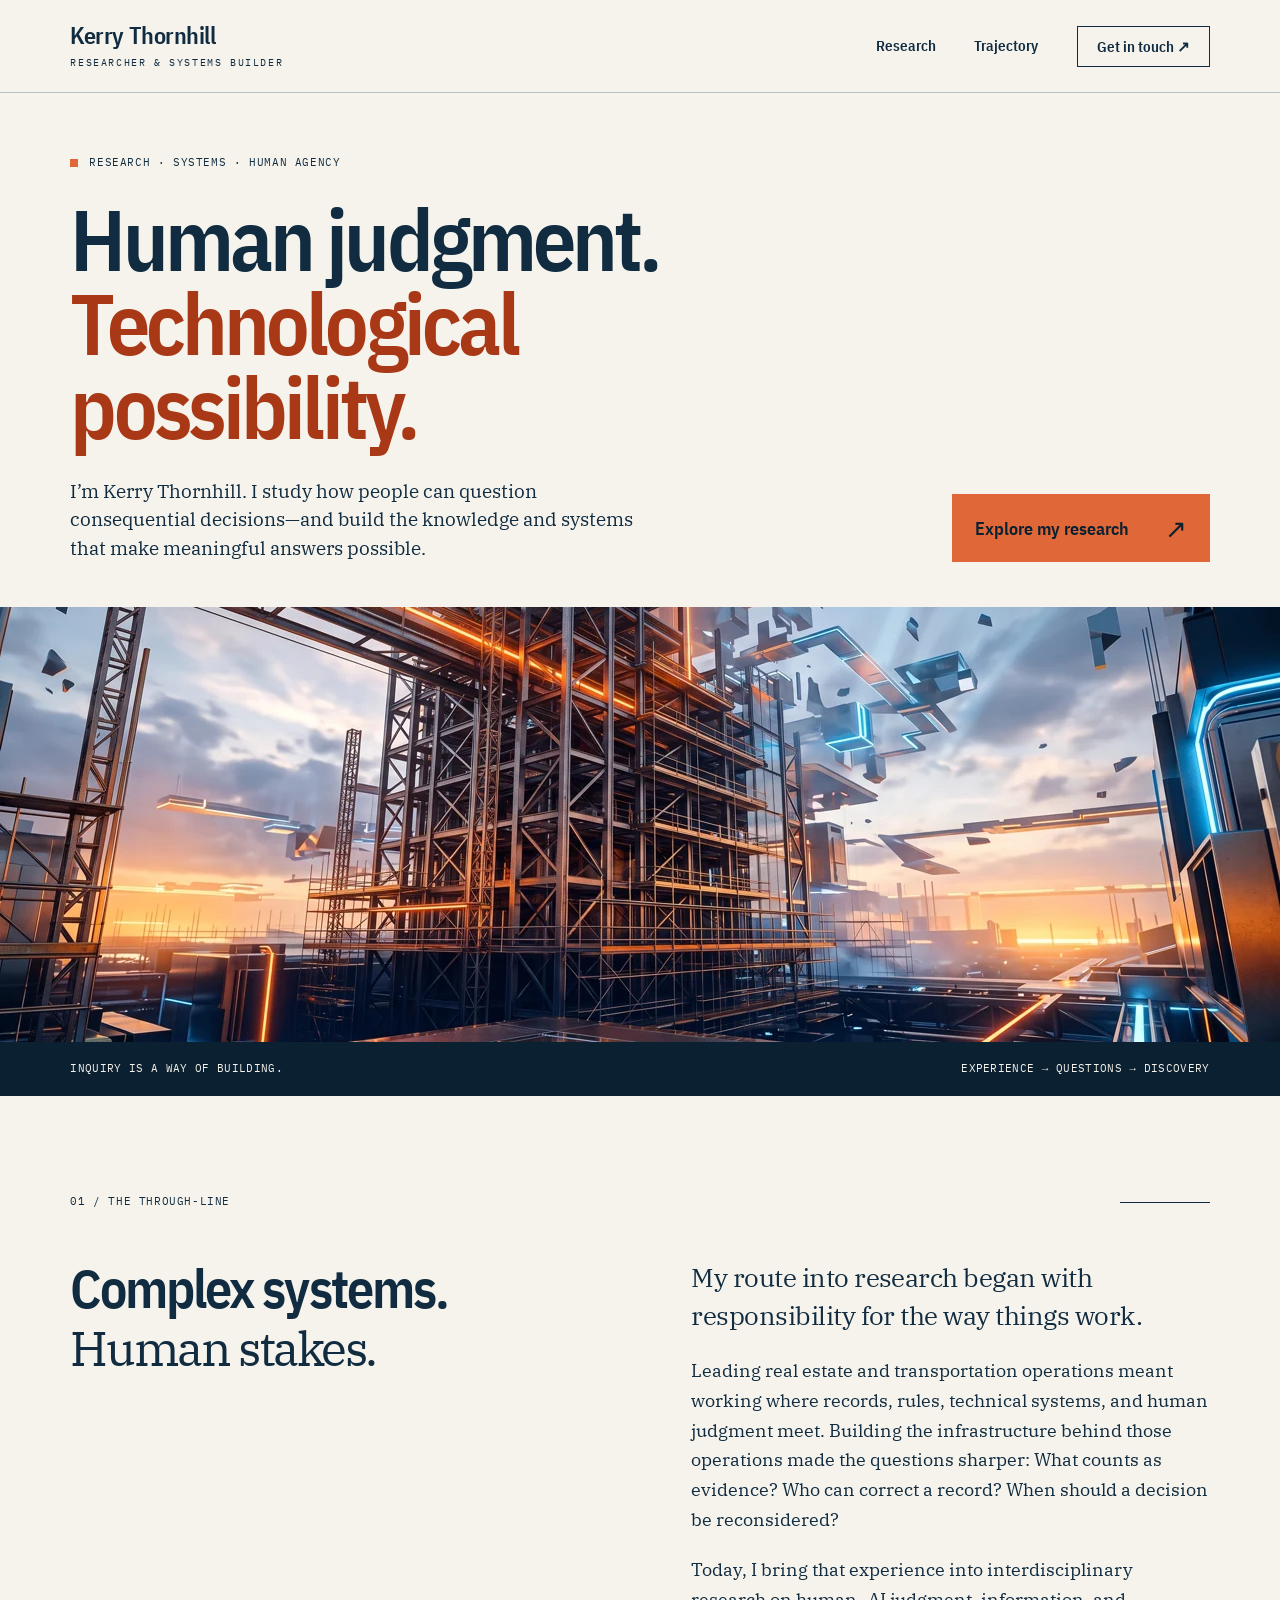
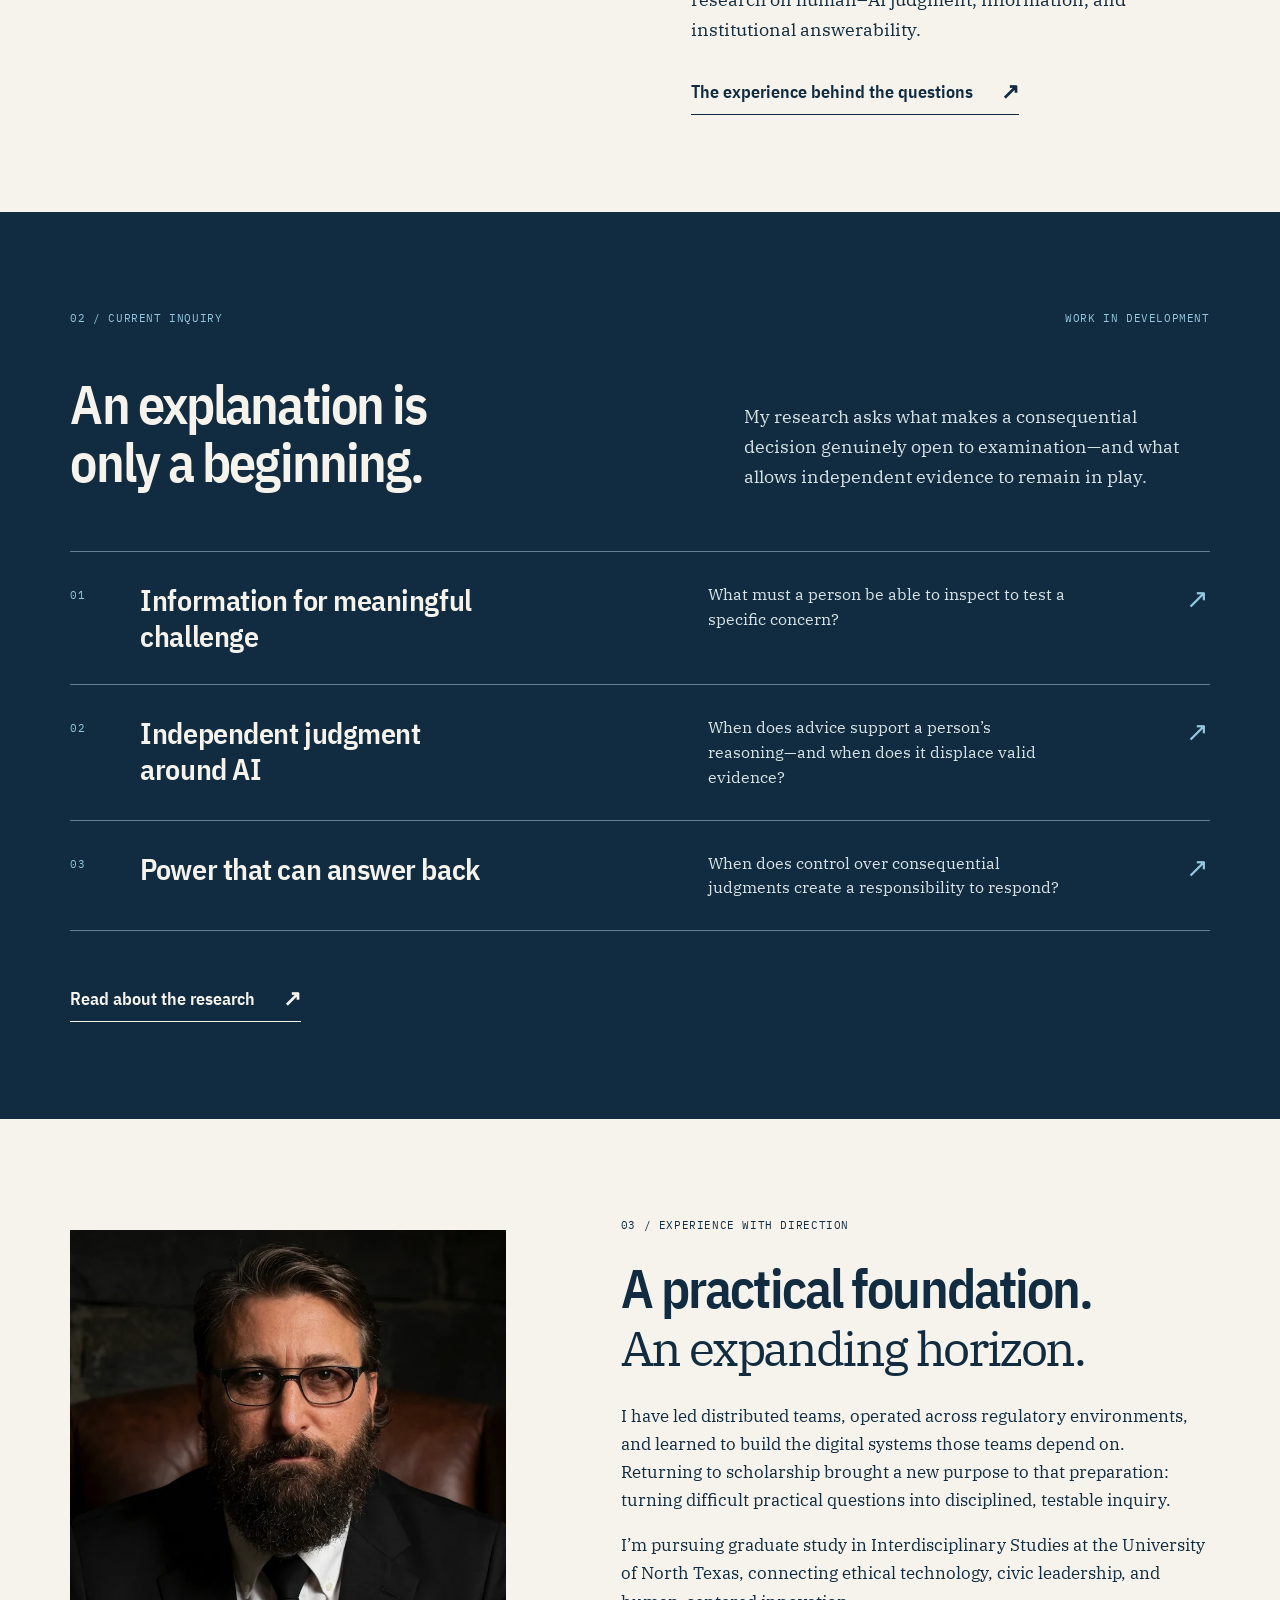
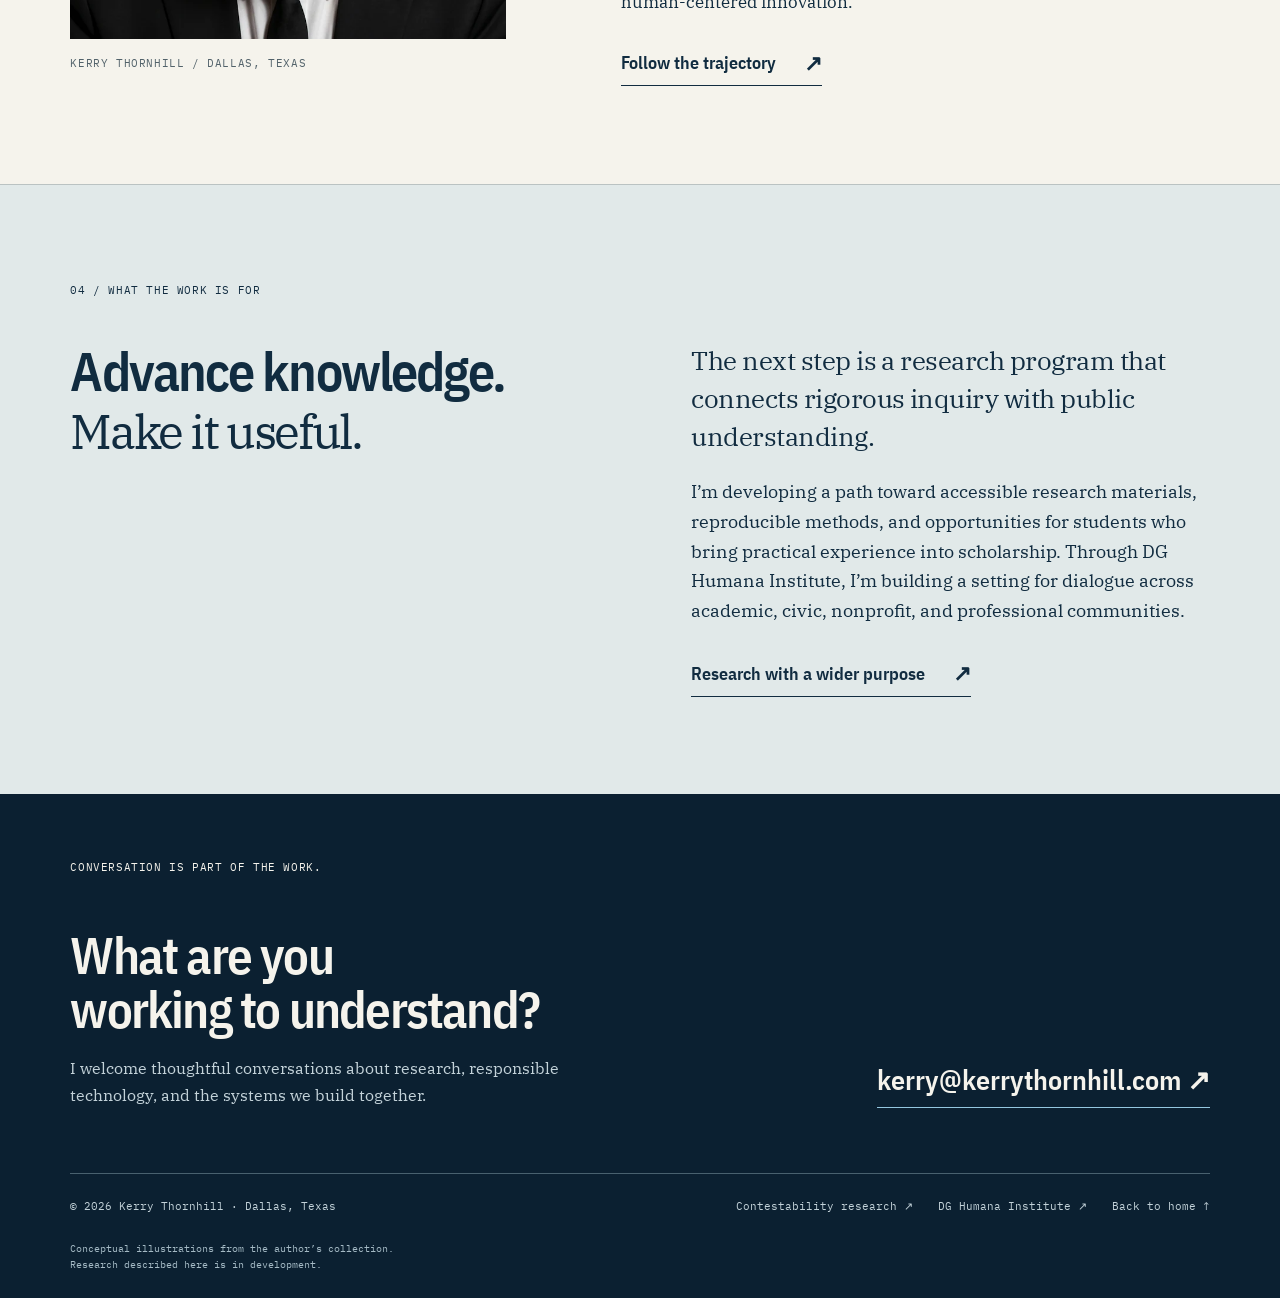
==== preview/index.html @ ee6ba372 "Build complete editorial website draft with responsive assets and WordPress theme" ====
<!doctype html><html lang="en"><head><meta charset="utf-8"><meta name="viewport" content="width=device-width, initial-scale=1"><meta name="robots" content="noindex,nofollow"><title>Kerry Thornhill — Human judgment. Technological possibility.</title><meta name="description" content="Kerry Thornhill connects practical systems experience with interdisciplinary research on human–AI judgment, contestability, and human agency."><link rel="icon" href="../theme/assets/favicon.svg"><link rel="stylesheet" href="../theme/assets/site.css"></head><body class="personal-site"><a class="skip-link" href="#main">Skip to content</a>
<header class="site-header"><div class="header-inner wrap"><a class="wordmark" href="index.html" aria-label="Kerry Thornhill, home">Kerry Thornhill<small>Researcher & systems builder</small></a><nav class="site-nav" aria-label="Main navigation"><a href="research.html" data-route="research">Research</a><a href="trajectory.html" data-route="trajectory">Trajectory</a><a class="contact-link" href="#contact">Get in touch <span aria-hidden="true">↗</span></a></nav></div></header>
<main id="main">
  <section class="hero" aria-labelledby="hero-title">
    <div class="hero-copy wrap">
      <p class="eyebrow"><span class="signal" aria-hidden="true"></span> Research · systems · human agency</p>
      <h1 id="hero-title">Human judgment.<br><span>Technological<br>possibility.</span></h1>
      <div class="hero-bottom"><p>I’m Kerry Thornhill. I study how people can question consequential decisions—and build the knowledge and systems that make meaningful answers possible.</p><a class="button" href="research.html">Explore my research <span aria-hidden="true">↗</span></a></div>
    </div>
    <figure class="hero-art"><img src="../theme/assets/architecture-1920.webp" srcset="../theme/assets/architecture-640.webp 640w, ../theme/assets/architecture-1280.webp 1280w, ../theme/assets/architecture-1920.webp 1920w" sizes="100vw" width="1920" height="1072" alt="" fetchpriority="high"><figcaption class="wrap"><span>Inquiry is a way of building.</span><span>Experience → questions → discovery</span></figcaption></figure>
  </section>

  <section class="intro section wrap" aria-labelledby="intro-title">
    <div class="section-label"><span>01 / The through-line</span><span class="small-rule" aria-hidden="true"></span></div>
    <div class="intro-grid"><h2 id="intro-title">Complex systems.<br><em>Human stakes.</em></h2><div class="prose"><p class="lead">My route into research began with responsibility for the way things work.</p><p>Leading real estate and transportation operations meant working where records, rules, technical systems, and human judgment meet. Building the infrastructure behind those operations made the questions sharper: What counts as evidence? Who can correct a record? When should a decision be reconsidered?</p><p>Today, I bring that experience into interdisciplinary research on human–AI judgment, information, and institutional answerability.</p><a class="text-link" href="trajectory.html">The experience behind the questions <span aria-hidden="true">↗</span></a></div></div>
  </section>

  <section class="research-band" aria-labelledby="research-title"><div class="wrap section">
    <div class="section-label"><span>02 / Current inquiry</span><span>Work in development</span></div>
    <div class="feature-heading"><h2 id="research-title">An explanation is<br>only a beginning.</h2><p>My research asks what makes a consequential decision genuinely open to examination—and what allows independent evidence to remain in play.</p></div>
    <div class="inquiry-list">
      <a href="research.html#contestability"><span class="index">01</span><h3>Information for meaningful challenge</h3><p>What must a person be able to inspect to test a specific concern?</p><span class="arrow" aria-hidden="true">↗</span></a>
      <a href="research.html#judgment"><span class="index">02</span><h3>Independent judgment around AI</h3><p>When does advice support a person’s reasoning—and when does it displace valid evidence?</p><span class="arrow" aria-hidden="true">↗</span></a>
      <a href="research.html#answerability"><span class="index">03</span><h3>Power that can answer back</h3><p>When does control over consequential judgments create a responsibility to respond?</p><span class="arrow" aria-hidden="true">↗</span></a>
    </div>
    <a class="text-link light-link" href="research.html">Read about the research <span aria-hidden="true">↗</span></a>
  </div></section>

  <section class="section wrap portrait-section" aria-labelledby="trajectory-title">
    <figure class="portrait"><img src="../theme/assets/portrait-800.webp" srcset="../theme/assets/portrait-480.webp 480w, ../theme/assets/portrait-800.webp 736w" sizes="(max-width: 700px) 88vw, 38vw" width="736" height="691" alt="Kerry Thornhill seated in a brown leather chair" loading="lazy"><figcaption>Kerry Thornhill / Dallas, Texas</figcaption></figure>
    <div class="portrait-copy"><p class="eyebrow">03 / Experience with direction</p><h2 id="trajectory-title">A practical foundation.<br><em>An expanding horizon.</em></h2><p>I have led distributed teams, operated across regulatory environments, and learned to build the digital systems those teams depend on. Returning to scholarship brought a new purpose to that preparation: turning difficult practical questions into disciplined, testable inquiry.</p><p>I’m pursuing graduate study in Interdisciplinary Studies at the University of North Texas, connecting ethical technology, civic leadership, and human-centered innovation.</p><a class="text-link" href="trajectory.html">Follow the trajectory <span aria-hidden="true">↗</span></a></div>
  </section>

  <section class="direction section" aria-labelledby="direction-title"><div class="wrap">
    <p class="eyebrow">04 / What the work is for</p><div class="direction-grid"><h2 id="direction-title">Advance knowledge.<br><em>Make it useful.</em></h2><div class="prose"><p class="lead">The next step is a research program that connects rigorous inquiry with public understanding.</p><p>I’m developing a path toward accessible research materials, reproducible methods, and opportunities for students who bring practical experience into scholarship. Through DG Humana Institute, I’m building a setting for dialogue across academic, civic, nonprofit, and professional communities.</p><a class="text-link" href="research.html#public-value">Research with a wider purpose <span aria-hidden="true">↗</span></a></div></div>
  </div></section>
</main>
<footer class="site-footer" id="contact"><div class="wrap"><div class="footer-main"><div><p class="eyebrow">Conversation is part of the work.</p><p class="footer-title">What are you<br>working to understand?</p><p>I welcome thoughtful conversations about research, responsible technology, and the systems we build together.</p></div><a class="footer-email" href="mailto:kerry@kerrythornhill.com">kerry@kerrythornhill.com <span aria-hidden="true">↗</span></a></div><div class="footer-bottom"><span>© 2026 Kerry Thornhill · Dallas, Texas</span><nav aria-label="Related work"><a href="https://contestability.ai/">Contestability research ↗</a><a href="https://dghumana.com/">DG Humana Institute ↗</a><a href="index.html">Back to home ↑</a></nav></div><p class="footer-note">Conceptual illustrations from the author’s collection. Research described here is in development.</p></div></footer>
</body></html>
---- theme/assets/site.css ----
@import url('fonts/face-0.css');
@import url('fonts/face-1.css');
@import url('fonts/face-3.css');
@import url('fonts/face-4.css');
@import url('fonts/face-5.css');
@import url('fonts/face-6.css');

:root{--ink:#112c40;--deep:#0b2031;--paper:#f5f3ec;--white:#fffef9;--orange:#e06737;--rust:#a93916;--blue:#94c7df;--muted:#52626a;--line:#bac2c2;--serif:'IBM Plex Serif',Georgia,serif;--display:'Bodoni Moda',Georgia,serif;--sans:'IBM Plex Sans Condensed',sans-serif;--mono:'IBM Plex Mono',monospace;--gutter:clamp(22px,5.5vw,90px)}
*{box-sizing:border-box}html{scroll-padding-top:100px}body{margin:0;background:var(--paper);color:var(--ink);font:18px/1.65 var(--serif);-webkit-font-smoothing:antialiased}::selection{background:#edab85;color:var(--deep)}a{color:inherit;text-underline-offset:5px}a:hover{text-decoration-thickness:2px}img{display:block;max-width:100%;height:auto}figure{margin:0}button,input{font:inherit}h1,h2,h3,p{margin:0}h1,h2,h3{font-weight:600}h1{font-family:var(--sans);font-size:clamp(54px,6.7vw,108px);line-height:.98;letter-spacing:-.045em}h2{font-family:var(--sans);font-size:clamp(38px,4.2vw,65px);line-height:1.08;letter-spacing:-.035em}h3{font:600 27px/1.2 var(--sans);letter-spacing:-.015em}h1 em,h2 em{font:400 .89em/1.15 var(--serif);letter-spacing:-.05em}p+p{margin-top:1em}a:focus-visible,button:focus-visible,summary:focus-visible,input:focus-visible{outline:3px solid var(--rust);outline-offset:6px}.wrap{width:100%;max-width:1600px;margin-inline:auto;padding-inline:var(--gutter)}.section{padding-block:clamp(68px,7.6vw,120px)}.eyebrow,.section-label,.index,.status,figcaption,.experience-meta,.study-status{font:400 11px/1.6 var(--mono);letter-spacing:.055em;text-transform:uppercase}.eyebrow{margin-bottom:25px}.section-label{display:flex;justify-content:space-between;gap:20px;margin-bottom:48px}.small-rule{width:90px;align-self:center;border-top:1px solid var(--ink)}.prose{max-width:700px}.prose p,.prose ul{margin-top:1.15em}.prose>:first-child{margin-top:0}.lead{font-size:clamp(22px,2vw,27px);line-height:1.5;letter-spacing:-.02em}.text-link{display:inline-flex;align-items:center;gap:28px;font:600 18px/1.4 var(--sans);text-decoration:none;border-bottom:1px solid;padding-block:7px;margin-top:25px}.text-link span{font-family:var(--serif);font-size:22px}.text-link:hover{color:var(--rust)}.button{display:inline-flex;align-items:center;justify-content:space-between;gap:36px;background:var(--orange);color:var(--deep);padding:17px 23px;font:600 18px/1.3 var(--sans);text-decoration:none}.button:hover{background:var(--ink);color:var(--paper)}.button span{font:26px var(--serif)}.skip-link{position:absolute;top:-100px;left:20px;padding:10px 20px;background:var(--paper);z-index:100}.skip-link:focus{top:15px}.site-header{border-bottom:1px solid var(--line);background:var(--paper)}.header-inner{display:flex;justify-content:space-between;align-items:center;min-height:92px;gap:24px}.wordmark{font:600 24px/1 var(--sans);letter-spacing:-.02em;text-decoration:none}.wordmark small{display:block;font:400 10px/1.5 var(--mono);text-transform:uppercase;letter-spacing:.16em;margin-top:8px}.site-nav{display:flex;gap:clamp(20px,3vw,47px);align-items:center}.site-nav a{font:600 15px var(--sans);text-decoration:none;padding-block:9px;border-bottom:2px solid transparent}.site-nav a:hover,.site-nav a[aria-current=page]{border-color:var(--rust)}.site-nav .contact-link{border:1px solid var(--ink);padding:10px 19px}.site-nav .contact-link:hover{background:var(--ink);color:var(--paper)}
.hero-copy{padding-top:61px;padding-bottom:45px}.hero .eyebrow{display:flex;align-items:center;gap:11px}.signal{display:inline-block;width:8px;height:8px;background:var(--orange)}.hero h1{max-width:1100px}.hero h1 span{color:var(--rust)}.hero-bottom{display:flex;justify-content:space-between;gap:55px;align-items:flex-end;margin-top:28px}.hero-bottom p{font-size:19px;max-width:595px;line-height:1.5}.hero-bottom .button{flex-shrink:0}.hero-art{position:relative;background:var(--deep)}.hero-art img{width:100%;height:clamp(320px,34vw,520px);object-fit:cover;object-position:50% 55%}.hero-art figcaption{display:flex;justify-content:space-between;gap:20px;color:var(--paper);padding-block:18px;letter-spacing:.03em}.intro-grid,.direction-grid{display:grid;grid-template-columns:1fr 1fr;gap:8vw}.intro-grid h2{max-width:600px}.research-band{background:var(--ink);color:var(--paper)}.research-band .section-label{color:var(--blue)}.feature-heading{display:grid;grid-template-columns:1.2fr 1fr;gap:9vw;align-items:end;margin-bottom:60px}.feature-heading p{max-width:510px;color:#d7e2e5}.inquiry-list{border-top:1px solid #638090;margin-bottom:20px}.inquiry-list a{display:grid;grid-template-columns:40px 1.2fr 1fr 24px;gap:30px;align-items:start;padding:30px 0;border-bottom:1px solid #638090;text-decoration:none}.inquiry-list .index{color:var(--blue);padding-top:5px}.inquiry-list h3{font-size:30px;max-width:360px}.inquiry-list p{font-size:16px;line-height:1.55;color:#d7e2e5;max-width:360px}.inquiry-list .arrow{color:var(--blue);font-size:27px;line-height:1.2}.inquiry-list a:hover h3{color:var(--blue)}.light-link:hover{color:var(--blue)}.research-band a:focus-visible,.site-footer a:focus-visible{outline-color:var(--blue)}.portrait-section{display:grid;grid-template-columns:.85fr 1.15fr;gap:9vw;align-items:center}.portrait img{width:100%;aspect-ratio:1.065;object-fit:cover}.portrait figcaption{margin-top:16px;color:var(--muted)}.portrait-copy h2{margin-bottom:26px}.portrait-copy p:not(.eyebrow){font-size:17px;max-width:680px}.direction{background:#e1e9e9;border-top:1px solid var(--line)}.direction .eyebrow{margin-bottom:42px}.site-footer{background:var(--deep);color:var(--paper);padding-block:65px 25px}.footer-main{display:flex;align-items:end;justify-content:space-between;gap:50px;padding-bottom:65px}.footer-title{font:600 clamp(37px,4vw,62px)/1.07 var(--sans);letter-spacing:-.035em;margin-bottom:18px}.footer-main>div>p:last-child{font-size:16px;max-width:575px;color:#c3d2d9}.footer-email{font:600 clamp(19px,2.2vw,31px)/1.4 var(--sans);text-decoration:none;border-bottom:1px solid var(--blue);padding-bottom:8px;white-space:nowrap}.footer-email:hover{color:var(--blue)}.footer-bottom{border-top:1px solid #49616f;padding-top:24px;display:flex;align-items:center;justify-content:space-between;gap:25px;font:11px/1.6 var(--mono);color:#c3d2d9}.footer-bottom nav{display:flex;gap:25px}.footer-bottom a{text-decoration:none}.footer-note{max-width:340px;font:10px/1.6 var(--mono);color:#a5bac5;margin-top:25px}.page-hero{padding-top:76px;padding-bottom:66px}.page-hero h1{max-width:1200px}.page-hero h1 em{font-size:.7em;letter-spacing:-.05em}.deck{max-width:740px;font-size:clamp(21px,2.1vw,28px);line-height:1.5;margin-top:28px}.wide-art img{width:100%;height:clamp(230px,34vw,480px);object-fit:cover}.wide-art figcaption{padding-block:16px;color:var(--muted)}.article-layout{display:grid;grid-template-columns:260px 1fr;gap:9vw;align-items:start}.contents{position:sticky;top:35px}.contents nav{display:flex;flex-direction:column;gap:15px}.contents a{font:600 16px/1.5 var(--sans);text-decoration:none;border-left:2px solid var(--line);padding-left:15px}.contents a:hover{border-color:var(--rust);color:var(--rust)}.status{color:var(--muted);border-top:1px solid var(--line);padding-top:20px;margin-top:32px!important}.reading{max-width:790px}.reading h2{font-size:clamp(34px,3.4vw,49px);margin-bottom:26px}.reading .eyebrow{color:var(--rust);margin-bottom:19px}.reading section{padding-bottom:65px;margin-bottom:65px;border-bottom:1px solid var(--line);scroll-margin-top:40px}.reading section:last-child{margin-bottom:0;padding-bottom:0;border:0}.reading .commitments{padding-left:23px}.commitments li{padding-left:5px;margin-bottom:23px}.commitments strong{font-weight:600}.bio-grid{padding-top:0;display:grid;grid-template-columns:.7fr 1.3fr;gap:9vw;align-items:center}.bio-grid h2{font-size:clamp(36px,3.5vw,55px)}.bio-grid .prose{max-width:735px}.bio-grid .portrait{max-width:430px}.experience-section{border-top:1px solid var(--line)}.experience-list{margin-top:58px}.experience-list article{display:grid;grid-template-columns:1fr 2fr;gap:8vw;padding:39px 0;border-top:1px solid var(--line)}.experience-meta{display:flex;flex-direction:column;gap:10px;color:var(--muted)}.experience-list h3{font-size:30px;margin-bottom:17px}.experience-list p{max-width:750px;font-size:17px}.study-band{background:#e1e9e9}.study-grid{display:grid;grid-template-columns:1fr 1fr;gap:8vw;margin-top:42px}.study-status{color:var(--muted);margin-top:10px!important}.study-grid .prose h3:not(:first-child){margin-top:40px}.next-step h2{max-width:1150px}.next-step .lead{max-width:890px;margin-top:30px;margin-bottom:30px}.error-page{min-height:65vh}.error-page h1{margin-bottom:30px}.legacy-content{max-width:850px}.legacy-content p,.legacy-content ul{margin-block:1em}.legacy-content a{text-decoration:underline}
@media(min-width:1500px){.hero-copy{padding-top:75px}.hero h1{font-size:113px}.hero-bottom p{max-width:620px}}
@media(max-width:1000px){h1{font-size:80px}.hero-bottom{gap:35px}.hero-bottom p{font-size:18px}.feature-heading{gap:5vw}.inquiry-list a{grid-template-columns:30px 1.2fr 1fr 20px;gap:20px}.inquiry-list h3{font-size:27px}.article-layout{grid-template-columns:190px 1fr;gap:6vw}.portrait-section,.bio-grid{gap:6vw}.footer-main{align-items:start;flex-direction:column;gap:35px}.footer-bottom{align-items:start;flex-wrap:wrap}.hero-copy{padding-top:45px}.site-nav{gap:20px}.header-inner{min-height:85px}}
@media(max-width:700px){body{font-size:17px}.header-inner{min-height:110px;flex-wrap:wrap;gap:15px;padding-top:20px;padding-bottom:15px}.wordmark{font-size:22px}.wordmark small{font-size:9px}.site-nav{width:100%;justify-content:space-between;gap:15px}.site-nav a{font-size:15px}.site-nav .contact-link{border:0;padding:9px 0}.site-nav .contact-link:hover{background:none;color:var(--rust)}h1{font-size:clamp(45px,10.7vw,75px);line-height:1.02}h2{font-size:clamp(35px,8.6vw,53px)}h3{font-size:26px}.hero-copy{padding-top:37px;padding-bottom:32px}.hero .eyebrow{font-size:9px;letter-spacing:.03em}.hero-bottom{display:block;margin-top:26px}.hero-bottom p{font-size:17px}.hero-bottom .button{margin-top:25px}.hero-art img{height:270px;object-position:57% 50%}.hero-art figcaption{font-size:9px;flex-wrap:wrap;gap:4px;padding-block:13px}.section-label{font-size:10px;flex-wrap:wrap;gap:10px;margin-bottom:32px}.intro-grid,.direction-grid,.feature-heading,.portrait-section,.bio-grid,.study-grid,.purpose-grid{grid-template-columns:1fr;gap:30px}.intro-grid .lead{font-size:22px}.feature-heading{margin-bottom:40px}.feature-heading p{font-size:17px}.inquiry-list a{grid-template-columns:24px 1fr 20px;gap:15px;padding-block:25px}.inquiry-list h3{font-size:27px}.inquiry-list p{grid-column:2;grid-row:2;max-width:none;font-size:15px}.inquiry-list .arrow{grid-column:3;grid-row:1}.portrait-section{gap:40px}.portrait{max-width:480px}.portrait-copy p:not(.eyebrow){font-size:17px}.article-layout{display:block}.contents{position:static;margin-bottom:50px}.contents nav{display:grid;grid-template-columns:1fr 1fr;gap:14px}.status{font-size:10px}.page-hero{padding-block:47px}.page-hero h1 em{font-size:.74em}.deck{font-size:21px}.wide-art img{height:230px}.wide-art figcaption{font-size:9px}.reading h2{font-size:37px}.reading section{padding-bottom:45px;margin-bottom:45px}.bio-grid .portrait{max-width:400px}.experience-list{margin-top:38px}.experience-list article{grid-template-columns:1fr;gap:20px}.experience-meta{font-size:10px;gap:5px}.experience-list h3{font-size:28px}.footer-main{padding-bottom:45px}.footer-bottom{font-size:10px;display:block}.footer-bottom nav{flex-wrap:wrap;gap:14px;margin-top:20px}.footer-email{font-size:22px;white-space:normal;overflow-wrap:anywhere}.next-step .lead{font-size:22px}.eyebrow{font-size:10px}.small-rule{display:none}}
@media(prefers-reduced-motion:no-preference){html{scroll-behavior:smooth}}
@media print{body{background:#fff;color:#000;font-size:11pt}.site-header,.site-footer,.contents,.hero-art,.wide-art,.portrait,.button,.skip-link{display:none}.wrap{padding:0;max-width:none}.section,.page-hero{padding:20px 0}.article-layout,.intro-grid,.direction-grid,.feature-heading,.portrait-section,.bio-grid,.study-grid{display:block}.reading,.prose{max-width:none}h1{font-size:34pt}h2,.reading h2{font-size:24pt}h3{font-size:17pt}.research-band,.direction,.study-band{background:#fff;color:#000}.research-band p,.research-band .index{color:#000}.reading section{margin:0 0 20px;padding:0 0 20px}a{color:#000}.eyebrow{font-size:8pt}.inquiry-list a{break-inside:avoid;display:block}.inquiry-list .arrow{display:none}}
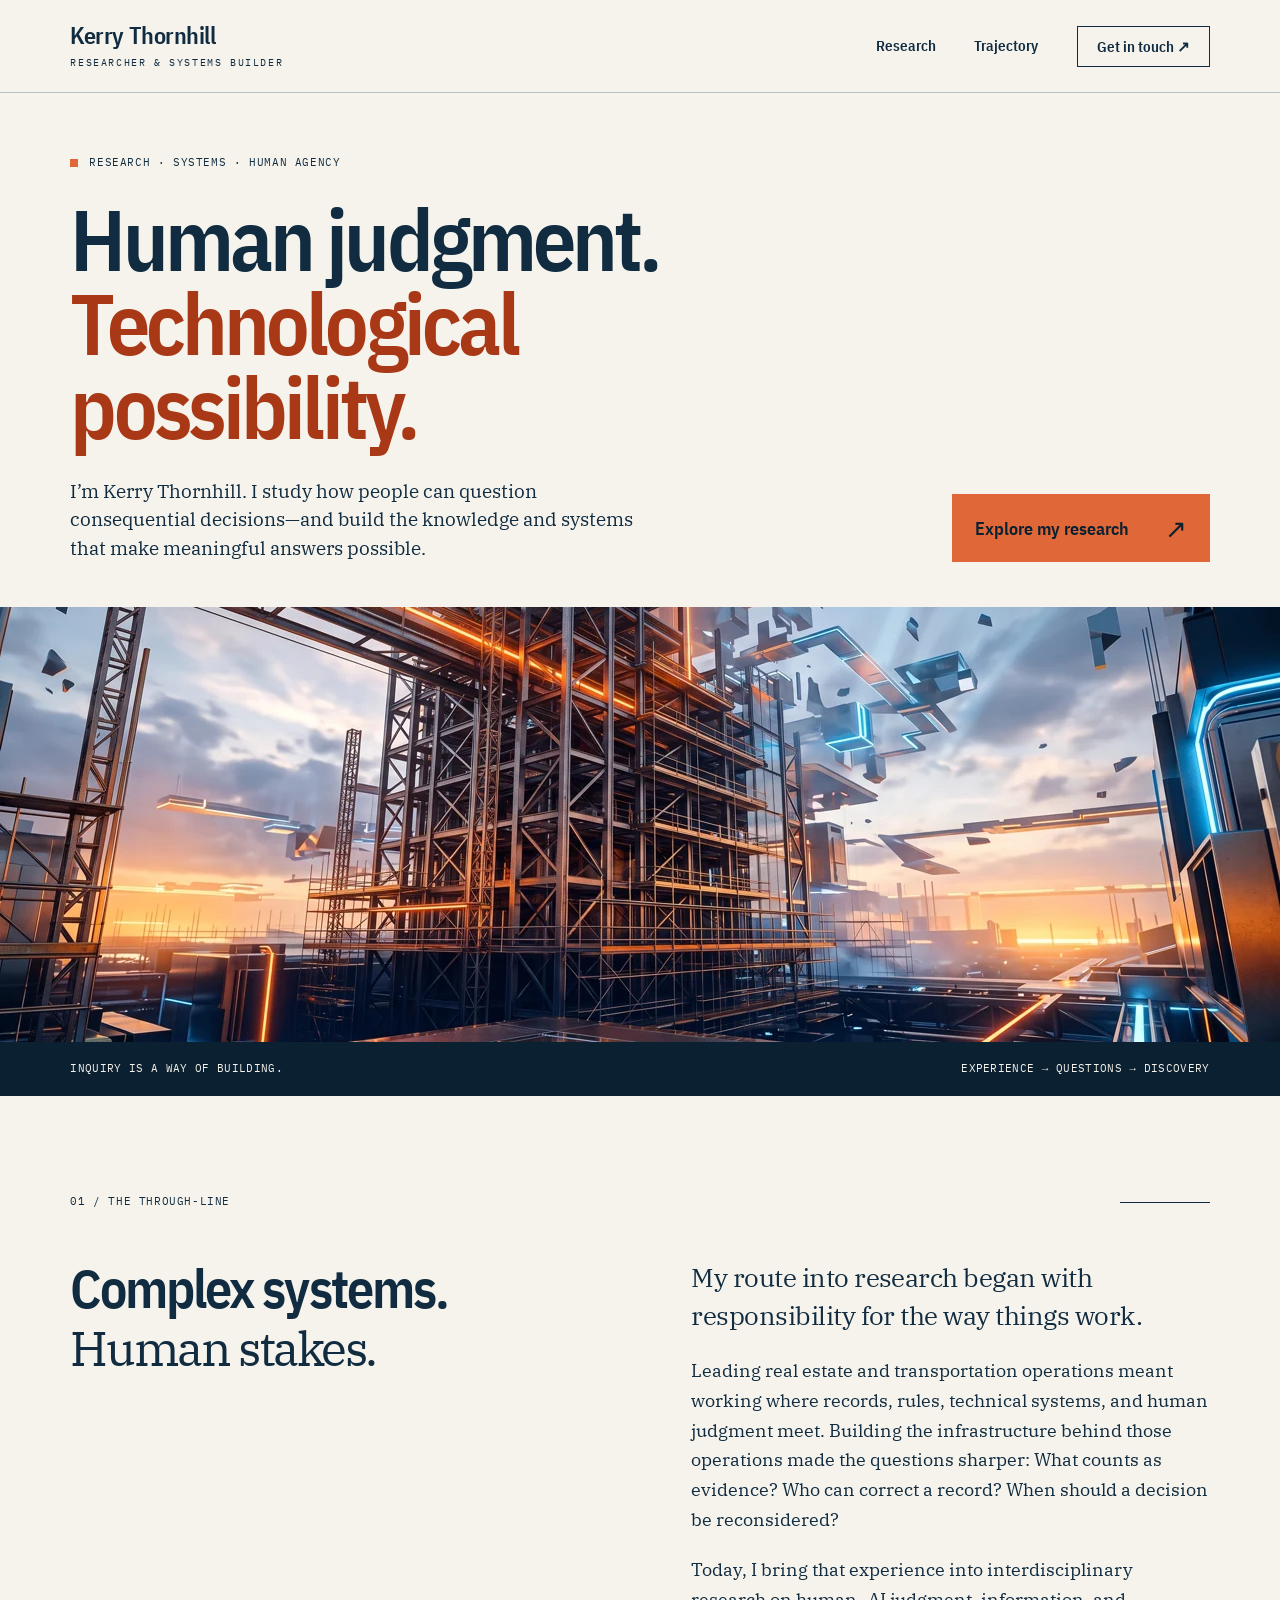
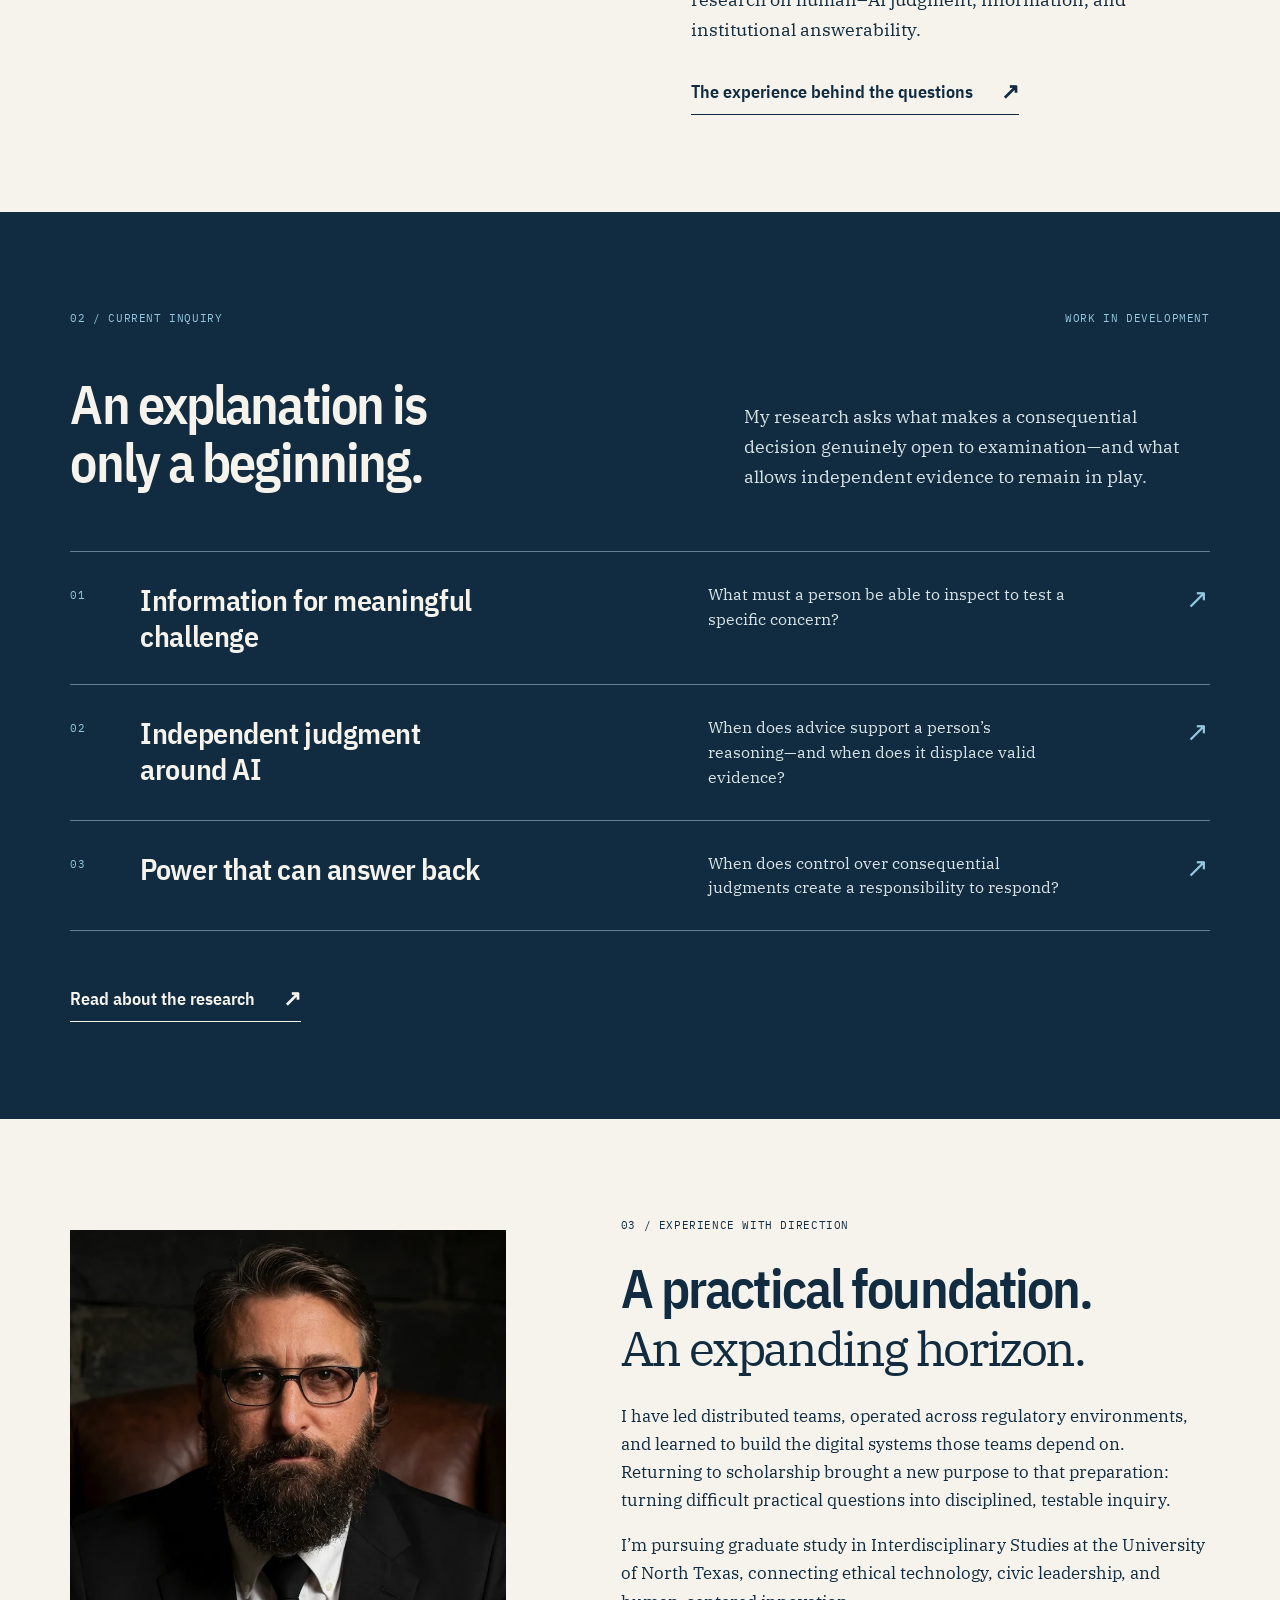
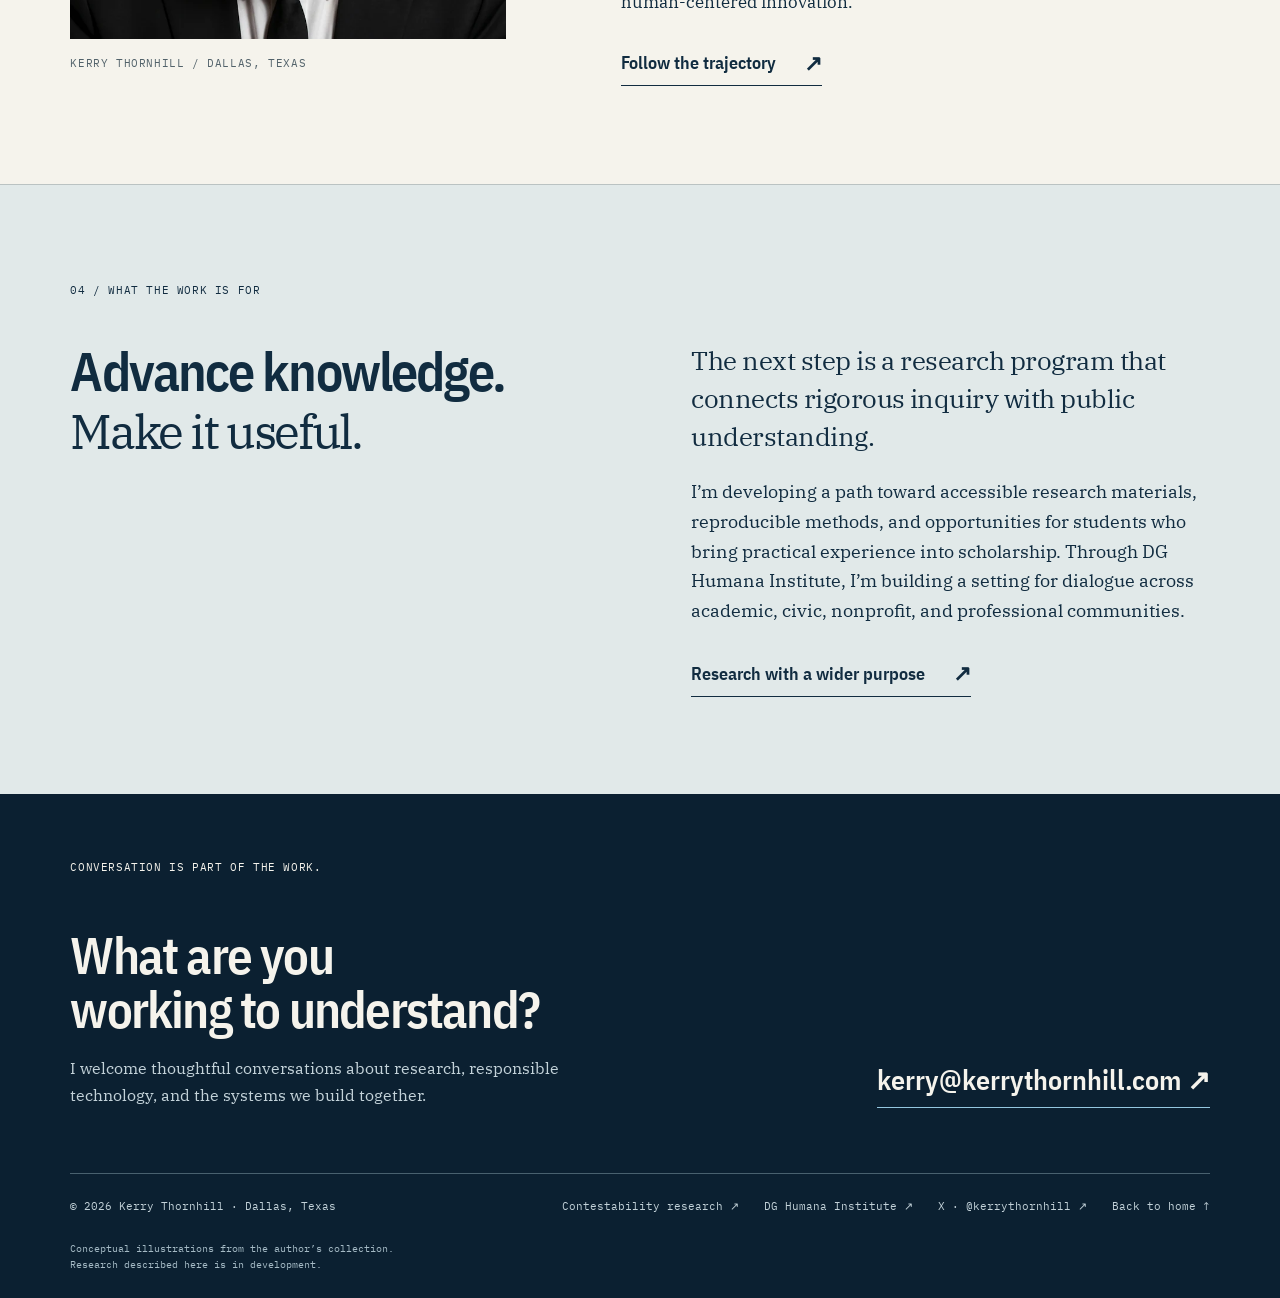
==== commit addd5342: "Add confirmed X profile to website footer" ====
--- a/preview/index.html
+++ b/preview/index.html
@@ -35,5 +35,5 @@
     <p class="eyebrow">04 / What the work is for</p><div class="direction-grid"><h2 id="direction-title">Advance knowledge.<br><em>Make it useful.</em></h2><div class="prose"><p class="lead">The next step is a research program that connects rigorous inquiry with public understanding.</p><p>I’m developing a path toward accessible research materials, reproducible methods, and opportunities for students who bring practical experience into scholarship. Through DG Humana Institute, I’m building a setting for dialogue across academic, civic, nonprofit, and professional communities.</p><a class="text-link" href="research.html#public-value">Research with a wider purpose <span aria-hidden="true">↗</span></a></div></div>
   </div></section>
 </main>
-<footer class="site-footer" id="contact"><div class="wrap"><div class="footer-main"><div><p class="eyebrow">Conversation is part of the work.</p><p class="footer-title">What are you<br>working to understand?</p><p>I welcome thoughtful conversations about research, responsible technology, and the systems we build together.</p></div><a class="footer-email" href="mailto:kerry@kerrythornhill.com">kerry@kerrythornhill.com <span aria-hidden="true">↗</span></a></div><div class="footer-bottom"><span>© 2026 Kerry Thornhill · Dallas, Texas</span><nav aria-label="Related work"><a href="https://contestability.ai/">Contestability research ↗</a><a href="https://dghumana.com/">DG Humana Institute ↗</a><a href="index.html">Back to home ↑</a></nav></div><p class="footer-note">Conceptual illustrations from the author’s collection. Research described here is in development.</p></div></footer>
+<footer class="site-footer" id="contact"><div class="wrap"><div class="footer-main"><div><p class="eyebrow">Conversation is part of the work.</p><p class="footer-title">What are you<br>working to understand?</p><p>I welcome thoughtful conversations about research, responsible technology, and the systems we build together.</p></div><a class="footer-email" href="mailto:kerry@kerrythornhill.com">kerry@kerrythornhill.com <span aria-hidden="true">↗</span></a></div><div class="footer-bottom"><span>© 2026 Kerry Thornhill · Dallas, Texas</span><nav aria-label="Related work"><a href="https://contestability.ai/">Contestability research ↗</a><a href="https://dghumana.com/">DG Humana Institute ↗</a><a href="https://x.com/kerrythornhill" rel="me">X · @kerrythornhill ↗</a><a href="index.html">Back to home ↑</a></nav></div><p class="footer-note">Conceptual illustrations from the author’s collection. Research described here is in development.</p></div></footer>
 </body></html>
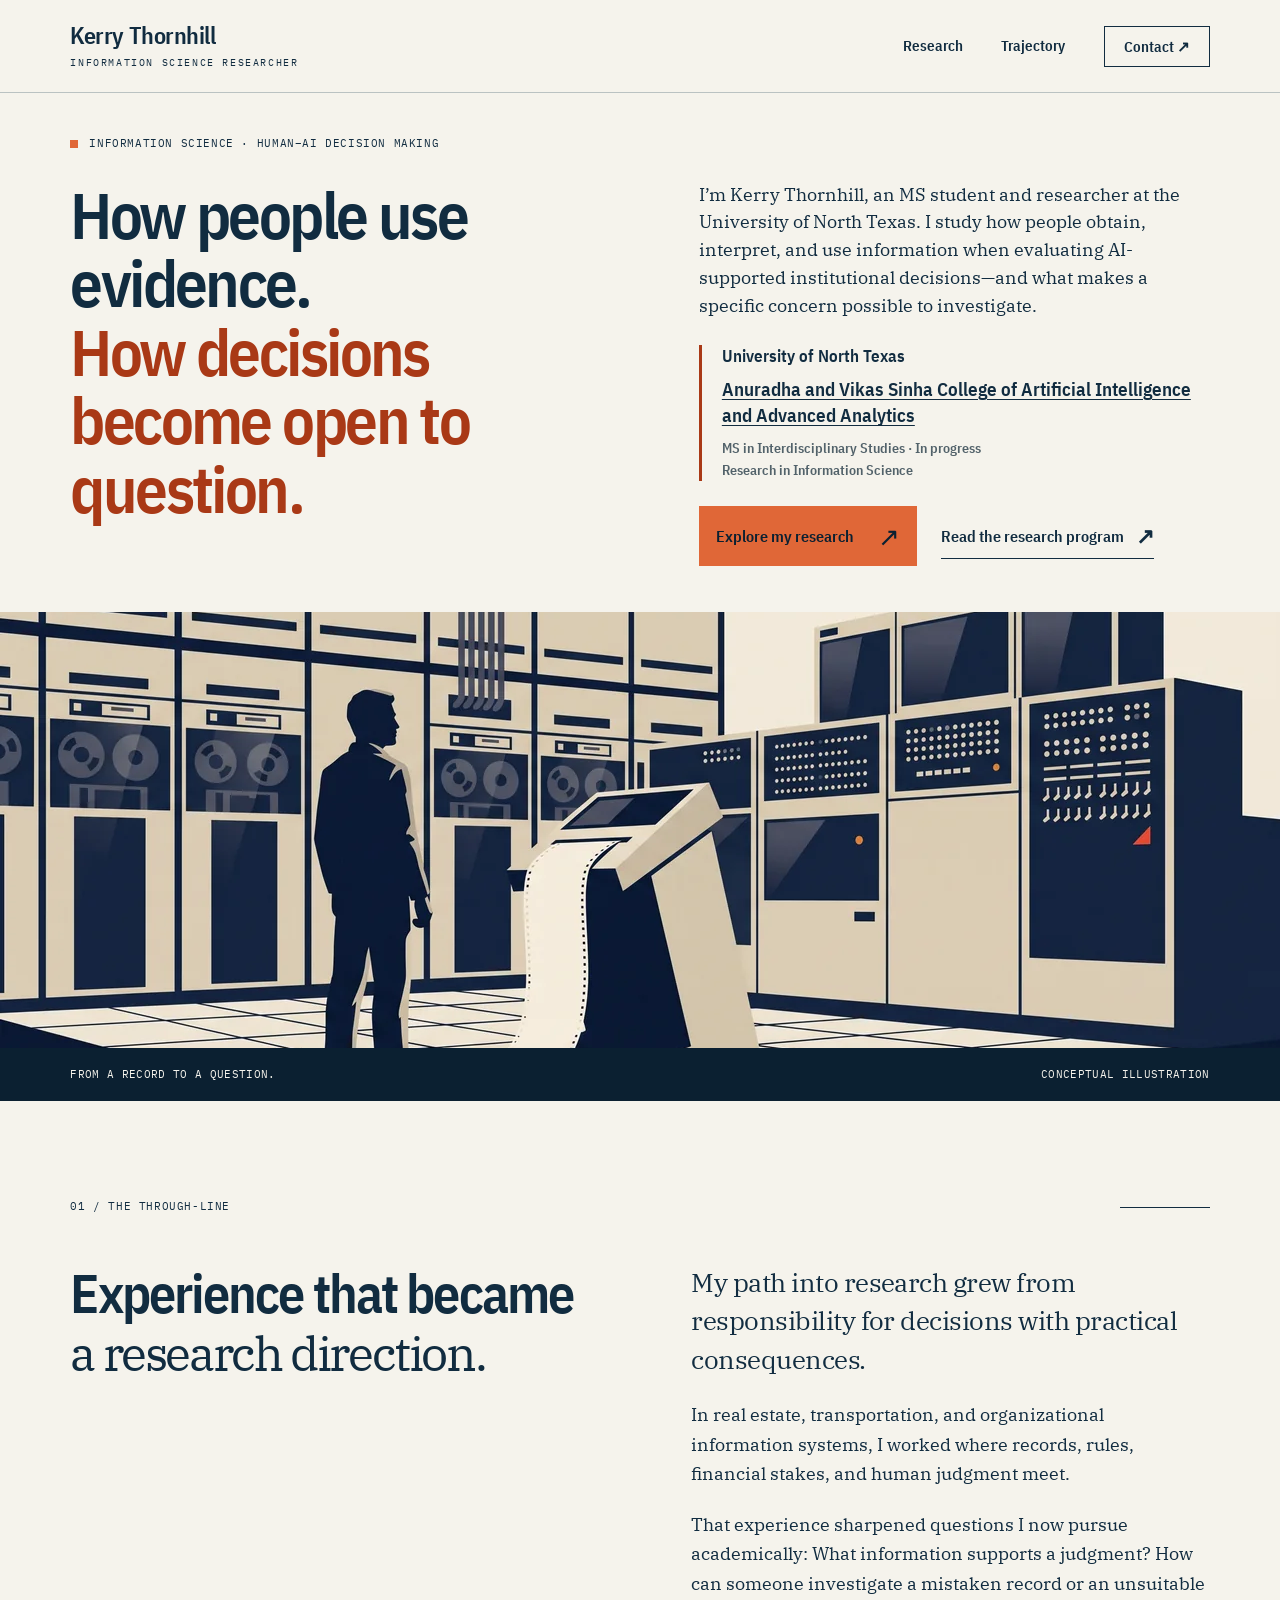
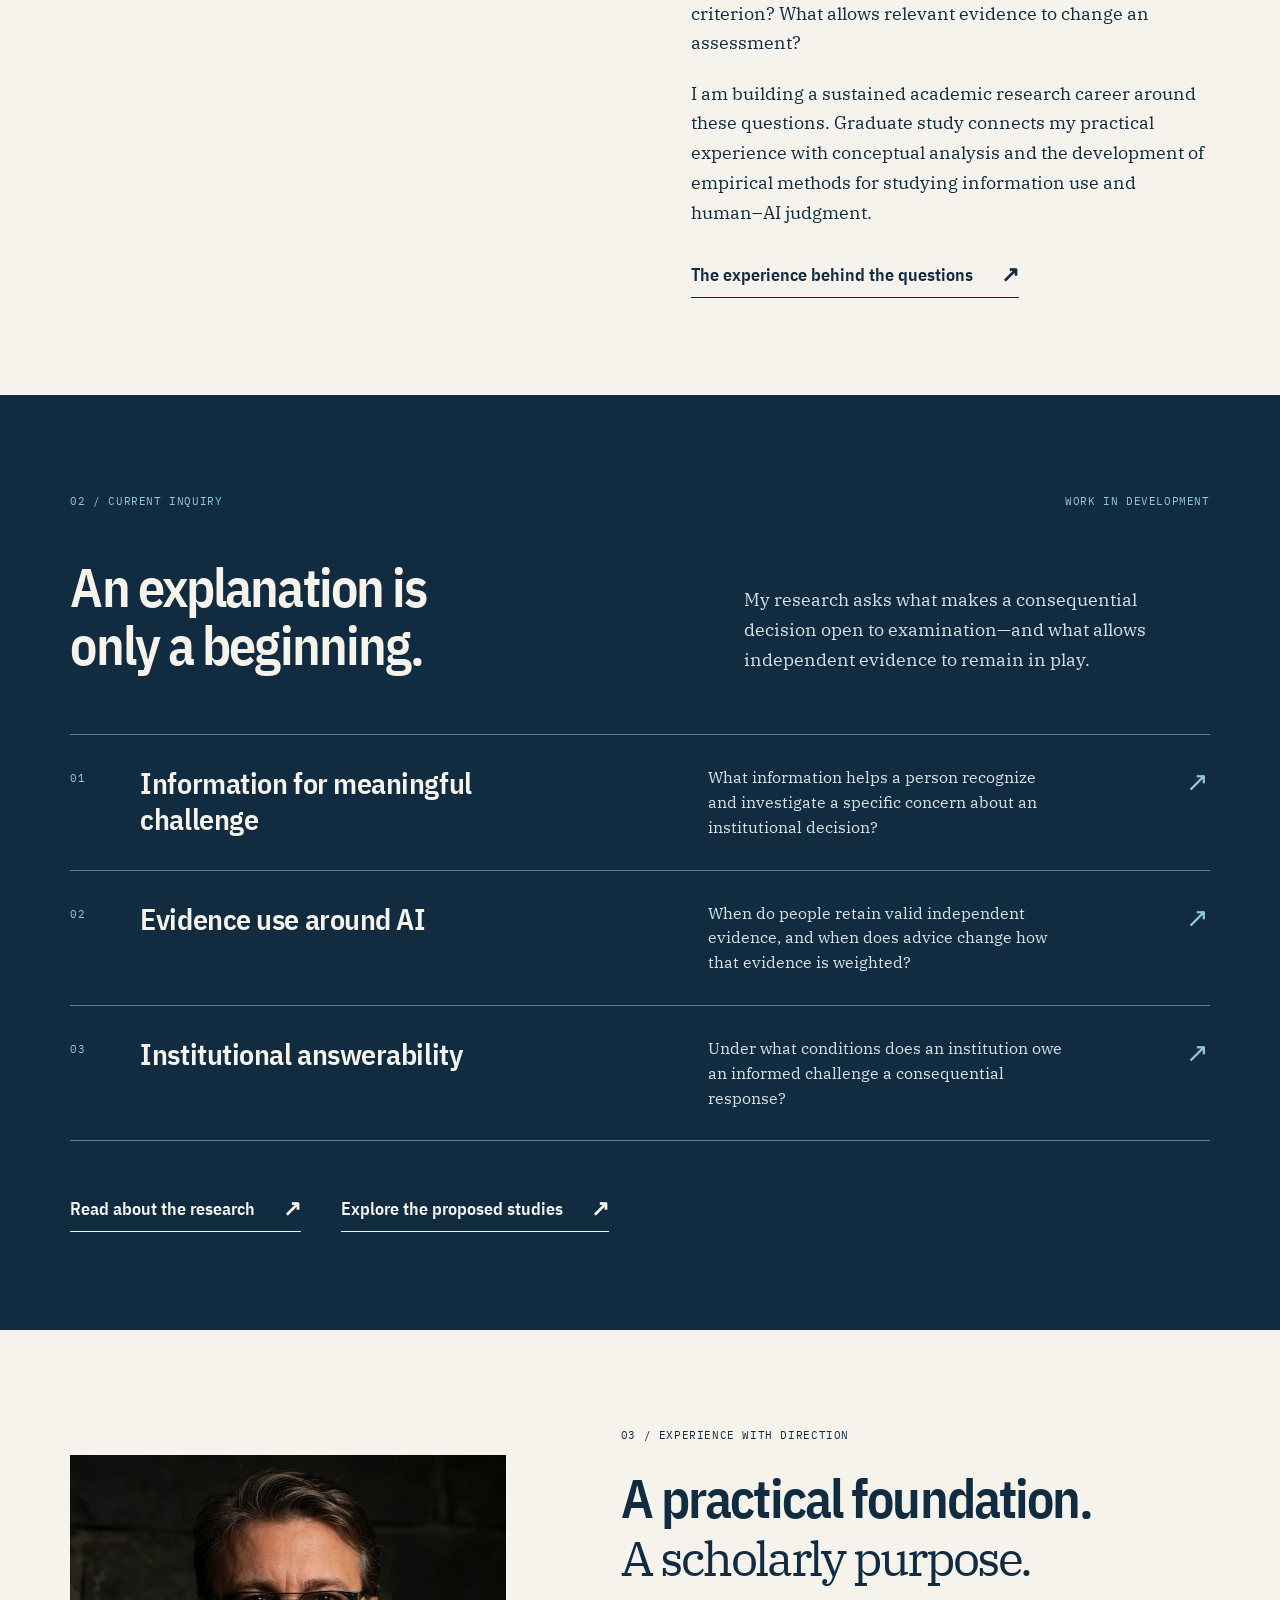
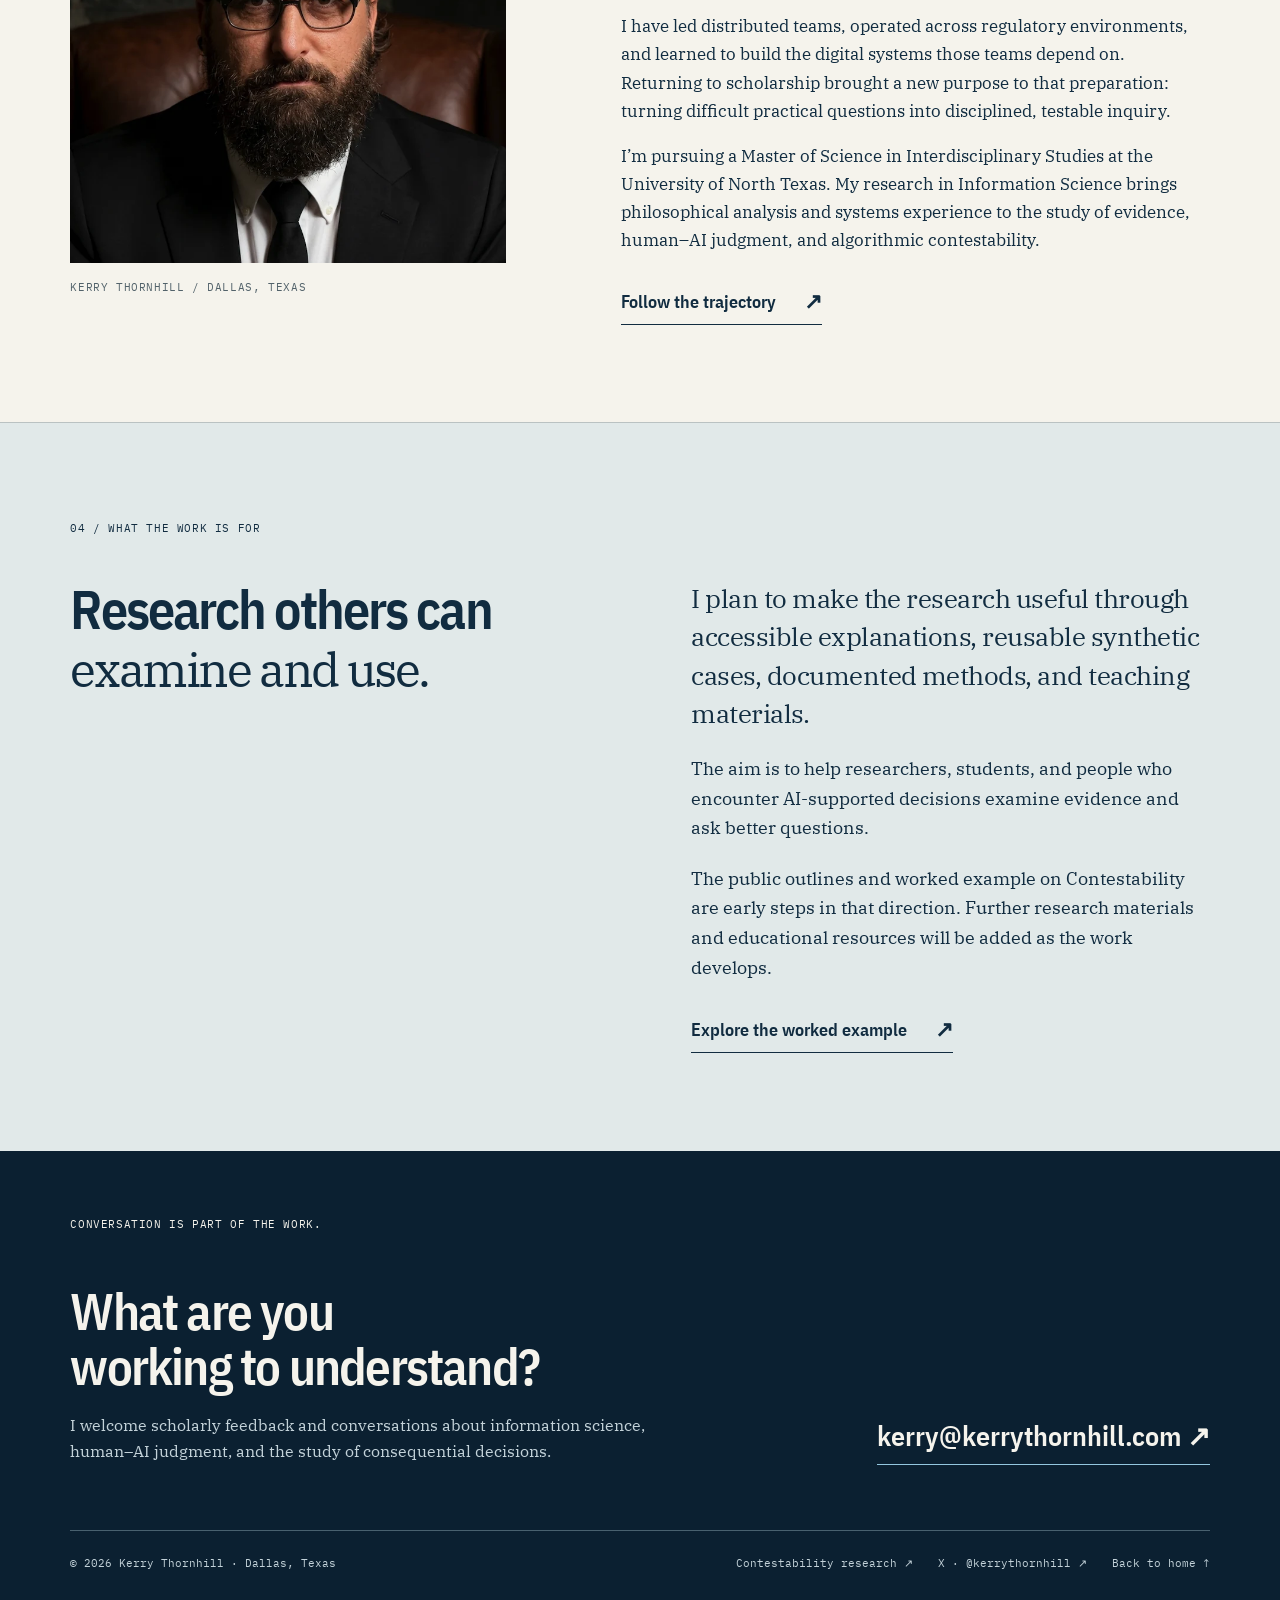
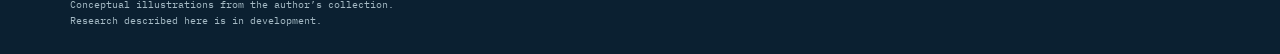
==== commit df45fc91: "Publish September 21 research identity and affiliation update Refresh the current MS/UNT affiliation" ====
--- a/preview/index.html
+++ b/preview/index.html
@@ -1,39 +1,39 @@
-<!doctype html><html lang="en"><head><meta charset="utf-8"><meta name="viewport" content="width=device-width, initial-scale=1"><meta name="robots" content="noindex,nofollow"><title>Kerry Thornhill — Human judgment. Technological possibility.</title><meta name="description" content="Kerry Thornhill connects practical systems experience with interdisciplinary research on human–AI judgment, contestability, and human agency."><link rel="icon" href="../theme/assets/favicon.svg"><link rel="stylesheet" href="../theme/assets/site.css"></head><body class="personal-site"><a class="skip-link" href="#main">Skip to content</a>
-<header class="site-header"><div class="header-inner wrap"><a class="wordmark" href="index.html" aria-label="Kerry Thornhill, home">Kerry Thornhill<small>Researcher & systems builder</small></a><nav class="site-nav" aria-label="Main navigation"><a href="research.html" data-route="research">Research</a><a href="trajectory.html" data-route="trajectory">Trajectory</a><a class="contact-link" href="#contact">Get in touch <span aria-hidden="true">↗</span></a></nav></div></header>
+<!doctype html><html lang="en"><head><meta charset="utf-8"><meta name="viewport" content="width=device-width, initial-scale=1"><meta name="robots" content="noindex,nofollow"><title>Kerry Thornhill — Information Science &amp; Human–AI Decision Making</title><meta name="description" content="Kerry Thornhill is an MS student at UNT researching information use, human–AI judgment, and algorithmic contestability."><link rel="icon" href="../theme/assets/favicon.svg"><link rel="stylesheet" href="../theme/assets/site.css"></head><body class="personal-site"><a class="skip-link" href="#main">Skip to content</a>
+<header class="site-header"><div class="header-inner wrap"><a class="wordmark" href="index.html" aria-label="Kerry Thornhill, home">Kerry Thornhill<small>Information Science researcher</small></a><nav class="site-nav" aria-label="Main navigation"><a href="research.html" data-route="research">Research</a><a href="trajectory.html" data-route="trajectory">Trajectory</a><a class="contact-link" href="#contact">Contact <span aria-hidden="true">↗</span></a></nav></div></header>
 <main id="main">
-  <section class="hero" aria-labelledby="hero-title">
+  <section class="hero hero-academic" aria-labelledby="hero-title">
     <div class="hero-copy wrap">
-      <p class="eyebrow"><span class="signal" aria-hidden="true"></span> Research · systems · human agency</p>
-      <h1 id="hero-title">Human judgment.<br><span>Technological<br>possibility.</span></h1>
-      <div class="hero-bottom"><p>I’m Kerry Thornhill. I study how people can question consequential decisions—and build the knowledge and systems that make meaningful answers possible.</p><a class="button" href="research.html">Explore my research <span aria-hidden="true">↗</span></a></div>
+      <p class="eyebrow"><span class="signal" aria-hidden="true"></span> Information Science · Human–AI Decision Making</p>
+      <div class="academic-hero-grid">
+        <h1 id="hero-title">How people use evidence.<br><span>How decisions become open to question.</span></h1>
+        <div class="academic-hero-details"><p class="hero-introduction">I’m Kerry Thornhill, an MS student and researcher at the University of North Texas. I study how people obtain, interpret, and use information when evaluating AI-supported institutional decisions—and what makes a specific concern possible to investigate.</p>
+        <div class="academic-affiliation" aria-label="Academic affiliation"><p class="affiliation-university">University of North Texas</p><p class="affiliation-college"><a href="https://ci.unt.edu/">Anuradha and Vikas Sinha College of Artificial Intelligence and Advanced Analytics</a></p><p class="affiliation-degree">MS in Interdisciplinary Studies · In progress<br>Research in Information Science</p></div>
+        <div class="hero-actions"><a class="button" href="research.html">Explore my research <span aria-hidden="true">↗</span></a><a class="text-link" href="https://contestability.ai/">Read the research program <span aria-hidden="true">↗</span></a></div></div>
+      </div>
     </div>
-    <figure class="hero-art"><img src="../theme/assets/architecture-1920.webp" srcset="../theme/assets/architecture-640.webp 640w, ../theme/assets/architecture-1280.webp 1280w, ../theme/assets/architecture-1920.webp 1920w" sizes="100vw" width="1920" height="1072" alt="" fetchpriority="high"><figcaption class="wrap"><span>Inquiry is a way of building.</span><span>Experience → questions → discovery</span></figcaption></figure>
+    <figure class="hero-art"><img src="../theme/assets/evidence-1920.webp" srcset="../theme/assets/evidence-640.webp 640w, ../theme/assets/evidence-1280.webp 1280w, ../theme/assets/evidence-1920.webp 1920w" sizes="100vw" width="1920" height="1072" alt="" loading="lazy"><figcaption class="wrap"><span>From a record to a question.</span><span>Conceptual illustration</span></figcaption></figure>
   </section>
-
   <section class="intro section wrap" aria-labelledby="intro-title">
     <div class="section-label"><span>01 / The through-line</span><span class="small-rule" aria-hidden="true"></span></div>
-    <div class="intro-grid"><h2 id="intro-title">Complex systems.<br><em>Human stakes.</em></h2><div class="prose"><p class="lead">My route into research began with responsibility for the way things work.</p><p>Leading real estate and transportation operations meant working where records, rules, technical systems, and human judgment meet. Building the infrastructure behind those operations made the questions sharper: What counts as evidence? Who can correct a record? When should a decision be reconsidered?</p><p>Today, I bring that experience into interdisciplinary research on human–AI judgment, information, and institutional answerability.</p><a class="text-link" href="trajectory.html">The experience behind the questions <span aria-hidden="true">↗</span></a></div></div>
+    <div class="intro-grid"><h2 id="intro-title">Experience that became<br><em>a research direction.</em></h2><div class="prose"><p class="lead">My path into research grew from responsibility for decisions with practical consequences.</p><p>In real estate, transportation, and organizational information systems, I worked where records, rules, financial stakes, and human judgment meet.</p><p>That experience sharpened questions I now pursue academically: What information supports a judgment? How can someone investigate a mistaken record or an unsuitable criterion? What allows relevant evidence to change an assessment?</p><p>I am building a sustained academic research career around these questions. Graduate study connects my practical experience with conceptual analysis and the development of empirical methods for studying information use and human–AI judgment.</p><a class="text-link" href="trajectory.html">The experience behind the questions <span aria-hidden="true">↗</span></a></div></div>
   </section>
-
   <section class="research-band" aria-labelledby="research-title"><div class="wrap section">
     <div class="section-label"><span>02 / Current inquiry</span><span>Work in development</span></div>
-    <div class="feature-heading"><h2 id="research-title">An explanation is<br>only a beginning.</h2><p>My research asks what makes a consequential decision genuinely open to examination—and what allows independent evidence to remain in play.</p></div>
+    <div class="feature-heading"><h2 id="research-title">An explanation is<br>only a beginning.</h2><p>My research asks what makes a consequential decision open to examination—and what allows independent evidence to remain in play.</p></div>
     <div class="inquiry-list">
-      <a href="research.html#contestability"><span class="index">01</span><h3>Information for meaningful challenge</h3><p>What must a person be able to inspect to test a specific concern?</p><span class="arrow" aria-hidden="true">↗</span></a>
-      <a href="research.html#judgment"><span class="index">02</span><h3>Independent judgment around AI</h3><p>When does advice support a person’s reasoning—and when does it displace valid evidence?</p><span class="arrow" aria-hidden="true">↗</span></a>
-      <a href="research.html#answerability"><span class="index">03</span><h3>Power that can answer back</h3><p>When does control over consequential judgments create a responsibility to respond?</p><span class="arrow" aria-hidden="true">↗</span></a>
+      <a href="research.html#contestability"><span class="index">01</span><h3>Information for meaningful challenge</h3><p>What information helps a person recognize and investigate a specific concern about an institutional decision?</p><span class="arrow" aria-hidden="true">↗</span></a>
+      <a href="research.html#judgment"><span class="index">02</span><h3>Evidence use around AI</h3><p>When do people retain valid independent evidence, and when does advice change how that evidence is weighted?</p><span class="arrow" aria-hidden="true">↗</span></a>
+      <a href="research.html#answerability"><span class="index">03</span><h3>Institutional answerability</h3><p>Under what conditions does an institution owe an informed challenge a consequential response?</p><span class="arrow" aria-hidden="true">↗</span></a>
     </div>
-    <a class="text-link light-link" href="research.html">Read about the research <span aria-hidden="true">↗</span></a>
+    <div class="research-actions"><a class="text-link light-link" href="research.html">Read about the research <span aria-hidden="true">↗</span></a><a class="text-link light-link" href="https://contestability.ai/research-plan/">Explore the proposed studies <span aria-hidden="true">↗</span></a></div>
   </div></section>
-
   <section class="section wrap portrait-section" aria-labelledby="trajectory-title">
-    <figure class="portrait"><img src="../theme/assets/portrait-800.webp" srcset="../theme/assets/portrait-480.webp 480w, ../theme/assets/portrait-800.webp 736w" sizes="(max-width: 700px) 88vw, 38vw" width="736" height="691" alt="Kerry Thornhill seated in a brown leather chair" loading="lazy"><figcaption>Kerry Thornhill / Dallas, Texas</figcaption></figure>
-    <div class="portrait-copy"><p class="eyebrow">03 / Experience with direction</p><h2 id="trajectory-title">A practical foundation.<br><em>An expanding horizon.</em></h2><p>I have led distributed teams, operated across regulatory environments, and learned to build the digital systems those teams depend on. Returning to scholarship brought a new purpose to that preparation: turning difficult practical questions into disciplined, testable inquiry.</p><p>I’m pursuing graduate study in Interdisciplinary Studies at the University of North Texas, connecting ethical technology, civic leadership, and human-centered innovation.</p><a class="text-link" href="trajectory.html">Follow the trajectory <span aria-hidden="true">↗</span></a></div>
+    <figure class="portrait"><img src="../theme/assets/portrait-800.webp" width="736" height="691" alt="Kerry Thornhill seated in a brown leather chair" loading="lazy"><figcaption>Kerry Thornhill / Dallas, Texas</figcaption></figure>
+    <div class="portrait-copy"><p class="eyebrow">03 / Experience with direction</p><h2 id="trajectory-title">A practical foundation.<br><em>A scholarly purpose.</em></h2><p>I have led distributed teams, operated across regulatory environments, and learned to build the digital systems those teams depend on. Returning to scholarship brought a new purpose to that preparation: turning difficult practical questions into disciplined, testable inquiry.</p><p>I’m pursuing a Master of Science in Interdisciplinary Studies at the University of North Texas. My research in Information Science brings philosophical analysis and systems experience to the study of evidence, human–AI judgment, and algorithmic contestability.</p><a class="text-link" href="trajectory.html">Follow the trajectory <span aria-hidden="true">↗</span></a></div>
   </section>
-
   <section class="direction section" aria-labelledby="direction-title"><div class="wrap">
-    <p class="eyebrow">04 / What the work is for</p><div class="direction-grid"><h2 id="direction-title">Advance knowledge.<br><em>Make it useful.</em></h2><div class="prose"><p class="lead">The next step is a research program that connects rigorous inquiry with public understanding.</p><p>I’m developing a path toward accessible research materials, reproducible methods, and opportunities for students who bring practical experience into scholarship. Through DG Humana Institute, I’m building a setting for dialogue across academic, civic, nonprofit, and professional communities.</p><a class="text-link" href="research.html#public-value">Research with a wider purpose <span aria-hidden="true">↗</span></a></div></div>
+    <p class="eyebrow">04 / What the work is for</p><div class="direction-grid"><h2 id="direction-title">Research others can<br><em>examine and use.</em></h2><div class="prose"><p class="lead">I plan to make the research useful through accessible explanations, reusable synthetic cases, documented methods, and teaching materials.</p><p>The aim is to help researchers, students, and people who encounter AI-supported decisions examine evidence and ask better questions.</p><p>The public outlines and worked example on Contestability are early steps in that direction. Further research materials and educational resources will be added as the work develops.</p><a class="text-link" href="https://contestability.ai/worked-example/">Explore the worked example <span aria-hidden="true">↗</span></a></div></div>
   </div></section>
 </main>
-<footer class="site-footer" id="contact"><div class="wrap"><div class="footer-main"><div><p class="eyebrow">Conversation is part of the work.</p><p class="footer-title">What are you<br>working to understand?</p><p>I welcome thoughtful conversations about research, responsible technology, and the systems we build together.</p></div><a class="footer-email" href="mailto:kerry@kerrythornhill.com">kerry@kerrythornhill.com <span aria-hidden="true">↗</span></a></div><div class="footer-bottom"><span>© 2026 Kerry Thornhill · Dallas, Texas</span><nav aria-label="Related work"><a href="https://contestability.ai/">Contestability research ↗</a><a href="https://dghumana.com/">DG Humana Institute ↗</a><a href="https://x.com/kerrythornhill" rel="me">X · @kerrythornhill ↗</a><a href="index.html">Back to home ↑</a></nav></div><p class="footer-note">Conceptual illustrations from the author’s collection. Research described here is in development.</p></div></footer>
+<footer class="site-footer" id="contact"><div class="wrap"><div class="footer-main"><div><p class="eyebrow">Conversation is part of the work.</p><p class="footer-title">What are you<br>working to understand?</p><p>I welcome scholarly feedback and conversations about information science, human–AI judgment, and the study of consequential decisions.</p></div><a class="footer-email" href="mailto:kerry@kerrythornhill.com">kerry@kerrythornhill.com <span aria-hidden="true">↗</span></a></div><div class="footer-bottom"><span>© 2026 Kerry Thornhill · Dallas, Texas</span><nav aria-label="Related work"><a href="https://contestability.ai/">Contestability research ↗</a><a href="https://x.com/kerrythornhill" rel="me">X · @kerrythornhill ↗</a><a href="index.html">Back to home ↑</a></nav></div><p class="footer-note">Conceptual illustrations from the author’s collection. Research described here is in development.</p></div></footer>
 </body></html>
--- a/theme/assets/site.css
+++ b/theme/assets/site.css
@@ -13,3 +13,12 @@
 @media(max-width:700px){body{font-size:17px}.header-inner{min-height:110px;flex-wrap:wrap;gap:15px;padding-top:20px;padding-bottom:15px}.wordmark{font-size:22px}.wordmark small{font-size:9px}.site-nav{width:100%;justify-content:space-between;gap:15px}.site-nav a{font-size:15px}.site-nav .contact-link{border:0;padding:9px 0}.site-nav .contact-link:hover{background:none;color:var(--rust)}h1{font-size:clamp(45px,10.7vw,75px);line-height:1.02}h2{font-size:clamp(35px,8.6vw,53px)}h3{font-size:26px}.hero-copy{padding-top:37px;padding-bottom:32px}.hero .eyebrow{font-size:9px;letter-spacing:.03em}.hero-bottom{display:block;margin-top:26px}.hero-bottom p{font-size:17px}.hero-bottom .button{margin-top:25px}.hero-art img{height:270px;object-position:57% 50%}.hero-art figcaption{font-size:9px;flex-wrap:wrap;gap:4px;padding-block:13px}.section-label{font-size:10px;flex-wrap:wrap;gap:10px;margin-bottom:32px}.intro-grid,.direction-grid,.feature-heading,.portrait-section,.bio-grid,.study-grid,.purpose-grid{grid-template-columns:1fr;gap:30px}.intro-grid .lead{font-size:22px}.feature-heading{margin-bottom:40px}.feature-heading p{font-size:17px}.inquiry-list a{grid-template-columns:24px 1fr 20px;gap:15px;padding-block:25px}.inquiry-list h3{font-size:27px}.inquiry-list p{grid-column:2;grid-row:2;max-width:none;font-size:15px}.inquiry-list .arrow{grid-column:3;grid-row:1}.portrait-section{gap:40px}.portrait{max-width:480px}.portrait-copy p:not(.eyebrow){font-size:17px}.article-layout{display:block}.contents{position:static;margin-bottom:50px}.contents nav{display:grid;grid-template-columns:1fr 1fr;gap:14px}.status{font-size:10px}.page-hero{padding-block:47px}.page-hero h1 em{font-size:.74em}.deck{font-size:21px}.wide-art img{height:230px}.wide-art figcaption{font-size:9px}.reading h2{font-size:37px}.reading section{padding-bottom:45px;margin-bottom:45px}.bio-grid .portrait{max-width:400px}.experience-list{margin-top:38px}.experience-list article{grid-template-columns:1fr;gap:20px}.experience-meta{font-size:10px;gap:5px}.experience-list h3{font-size:28px}.footer-main{padding-bottom:45px}.footer-bottom{font-size:10px;display:block}.footer-bottom nav{flex-wrap:wrap;gap:14px;margin-top:20px}.footer-email{font-size:22px;white-space:normal;overflow-wrap:anywhere}.next-step .lead{font-size:22px}.eyebrow{font-size:10px}.small-rule{display:none}}
 @media(prefers-reduced-motion:no-preference){html{scroll-behavior:smooth}}
 @media print{body{background:#fff;color:#000;font-size:11pt}.site-header,.site-footer,.contents,.hero-art,.wide-art,.portrait,.button,.skip-link{display:none}.wrap{padding:0;max-width:none}.section,.page-hero{padding:20px 0}.article-layout,.intro-grid,.direction-grid,.feature-heading,.portrait-section,.bio-grid,.study-grid{display:block}.reading,.prose{max-width:none}h1{font-size:34pt}h2,.reading h2{font-size:24pt}h3{font-size:17pt}.research-band,.direction,.study-band{background:#fff;color:#000}.research-band p,.research-band .index{color:#000}.reading section{margin:0 0 20px;padding:0 0 20px}a{color:#000}.eyebrow{font-size:8pt}.inquiry-list a{break-inside:avoid;display:block}.inquiry-list .arrow{display:none}}
+
+/* September 2026: academic identity and readable affiliation. */
+.academic-hero-grid{display:grid;grid-template-columns:1.08fr 1fr;gap:6vw;align-items:start}
+.hero-academic .hero-copy{padding-block:42px 46px}.hero-academic h1{font-size:clamp(49px,5.05vw,78px);line-height:1.06;letter-spacing:-.04em;max-width:740px}.hero-academic .hero-introduction{font-size:18px;line-height:1.55;max-width:640px}.hero-academic .eyebrow{margin-bottom:28px}
+.academic-affiliation{border-left:3px solid var(--rust);padding:0 0 0 20px;margin-top:25px;max-width:650px}.academic-affiliation p{margin:0}.affiliation-university{font:600 17px/1.4 var(--sans)}.affiliation-college{font:500 19px/1.4 var(--sans);letter-spacing:0;text-transform:none}.academic-affiliation .affiliation-college{margin-top:7px}.affiliation-college a{text-decoration:underline;text-decoration-thickness:1px;text-underline-offset:3px}.academic-affiliation .affiliation-degree{font:400 14px/1.55 var(--sans);margin-top:9px;color:var(--muted)}
+.hero-actions{display:flex;flex-wrap:wrap;align-items:center;gap:12px 24px;margin-top:25px}.hero-actions .button{font-size:16px;padding:13px 17px;gap:24px}.hero-actions .text-link{font-size:16px;margin:0;gap:12px}.research-actions{display:flex;flex-wrap:wrap;gap:15px 40px}.research-context{max-width:920px;margin-top:28px;font-size:17px}.current-study{margin-top:36px;border-top:1px solid var(--line);padding-top:25px;max-width:950px}.current-study .eyebrow{margin-bottom:12px}.current-study p{margin-top:8px}.current-study .current-degree{font:600 23px/1.4 var(--sans)}.current-degree span{font-weight:400}.current-study .affiliation-college{max-width:710px;font-size:21px}.study-focus{font:400 16px/1.5 var(--sans);color:var(--muted);max-width:800px}.experience-list p+p{margin-top:1em}
+@media(max-width:950px){.academic-hero-grid{grid-template-columns:1fr;gap:30px}.hero-academic h1{font-size:clamp(48px,7vw,72px);max-width:800px}.hero-academic .hero-introduction{max-width:740px}}
+@media(max-width:700px){.hero-academic .hero-copy{padding-block:34px}.hero-academic h1{font-size:clamp(42px,10.8vw,64px)}.hero-academic .eyebrow{font-size:10px;line-height:1.6;align-items:flex-start}.hero-academic .signal{flex-shrink:0;margin-top:4px}.academic-hero-grid{gap:24px}.hero-academic .hero-introduction{font-size:17px}.academic-affiliation{padding-left:16px;margin-top:23px}.affiliation-college{font-size:19px}.hero-actions{gap:17px}.current-study .current-degree{font-size:22px}.current-study .affiliation-college{font-size:20px}.research-context{font-size:17px}.hero-art img{height:auto;aspect-ratio:1.79;object-fit:contain}}
+@media print{.academic-hero-grid{display:block}.hero-academic h1{font-size:32pt}.academic-affiliation,.current-study{break-inside:avoid;border-color:#000}.academic-affiliation .affiliation-degree,.study-focus{color:#000}.affiliation-college,.current-study .affiliation-college{font-size:12pt}.hero-actions{display:none}}
